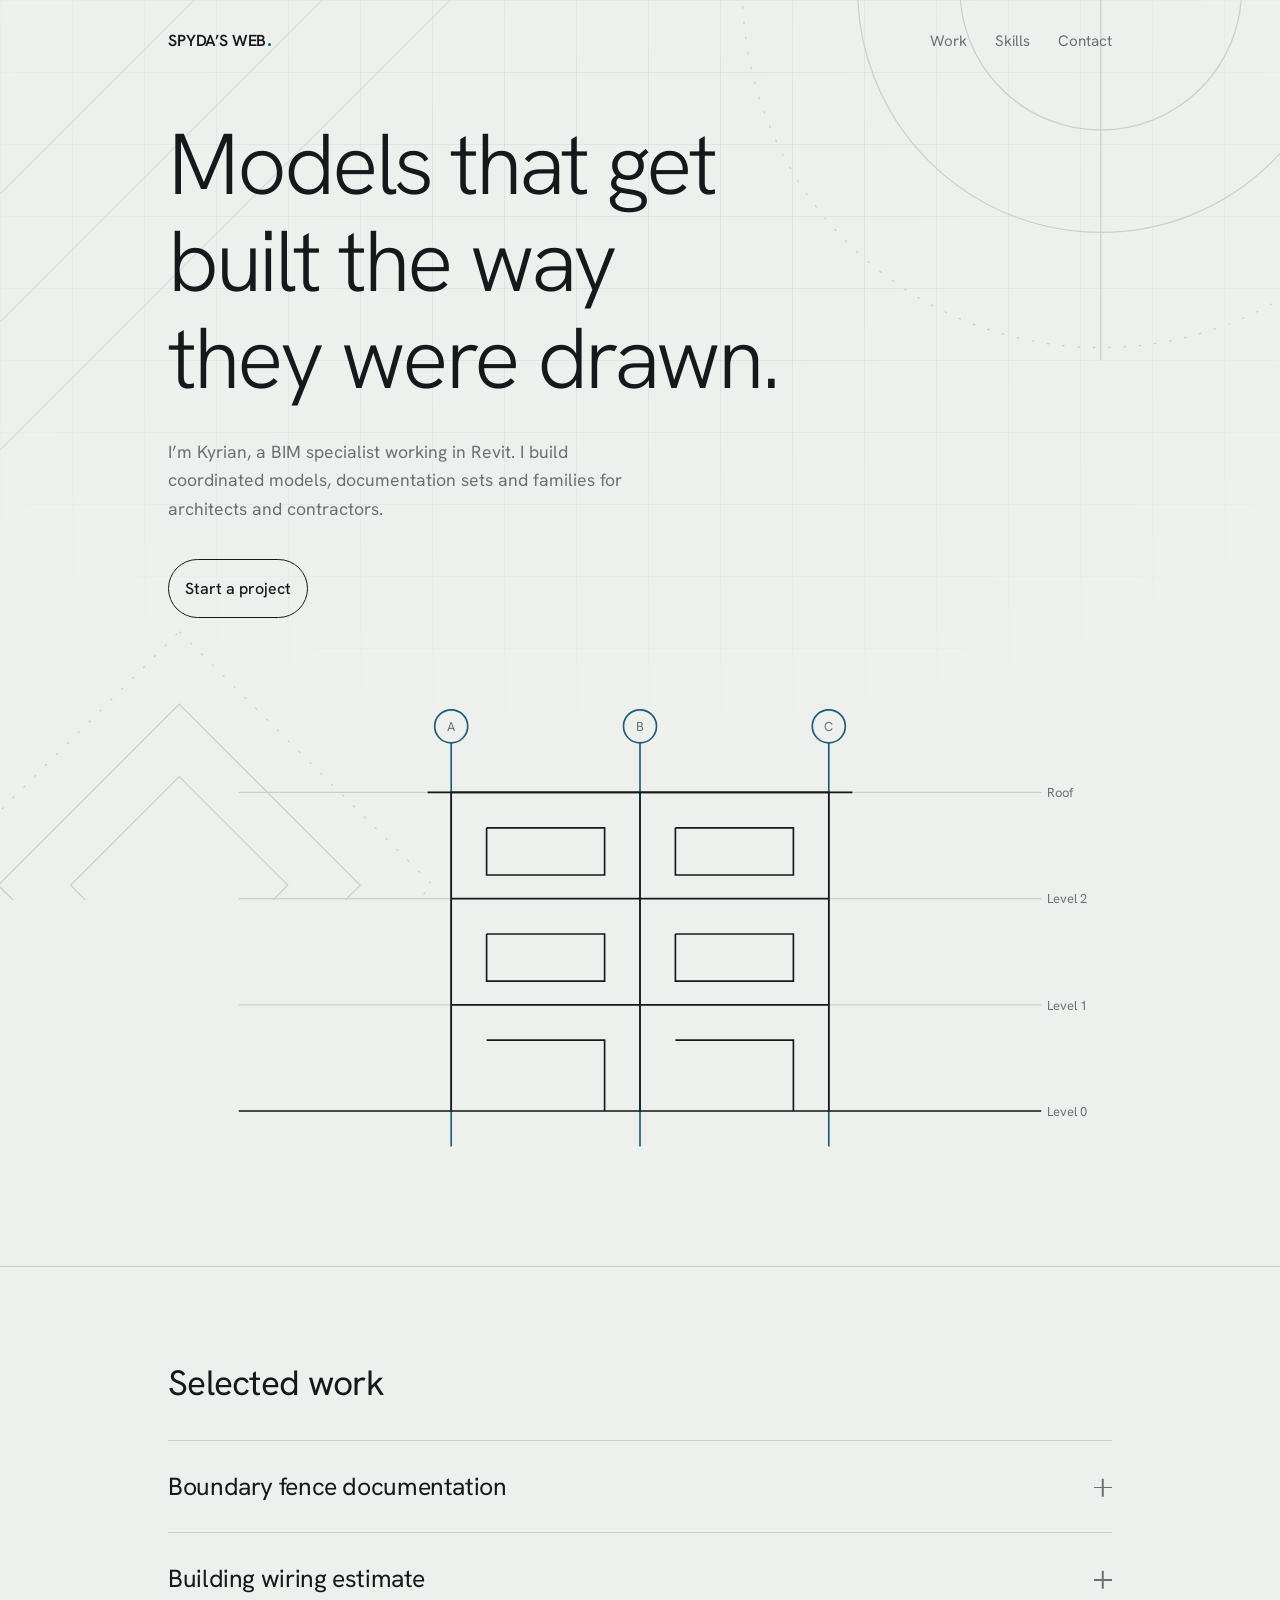
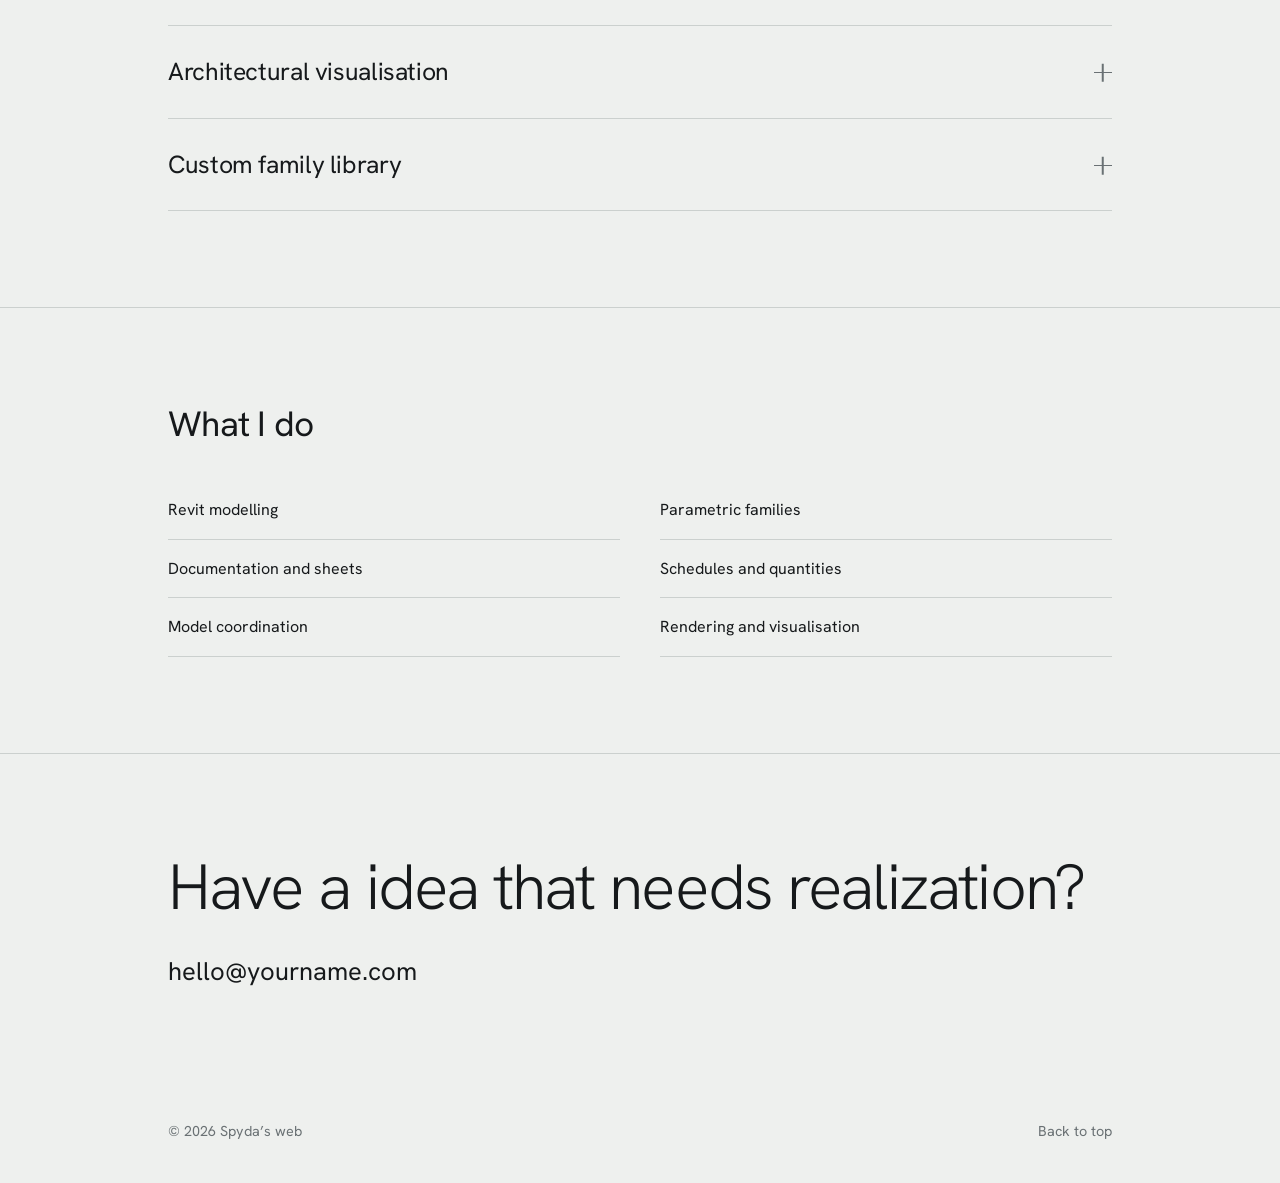
==== index.html @ 40b7857f "Initial commit" ====
<!DOCTYPE html>
<html lang="en">
<head>
<meta charset="utf-8">
<meta name="viewport" content="width=device-width, initial-scale=1, viewport-fit=cover">
<title>Spyda’s web · BIM specialist, Revit</title>
<script>if(!matchMedia('(prefers-reduced-motion:reduce)').matches){document.documentElement.classList.add('hold','hold-logo')}</script>
<link rel="preconnect" href="https://fonts.googleapis.com">
<link rel="preconnect" href="https://fonts.gstatic.com" crossorigin>
<!-- Css files -->
<link rel="stylesheet" href="style.css">
<link href="https://fonts.googleapis.com/css2?family=Hanken+Grotesk:wght@300;400;500;600&display=swap" rel="stylesheet">
<style>

</style>
</head>
<body>
<div class="veil" id="veil"></div>
<div class="mark" id="mark" aria-hidden="true"><span class="mark-t">SPYDA’S WEB<i class="dot"></i></span></div>
<div class="bg" aria-hidden="true"></div>
<svg class="geo" viewBox="0 0 1000 1000" preserveAspectRatio="xMidYMid slice" fill="none" stroke="currentColor" aria-hidden="true">
  <path d="M0 300L300 0M0 400L400 0M0 500L500 0" opacity=".6"/>
  <g class="spin">
    <circle cx="860" cy="140" r="110"/><circle cx="860" cy="140" r="190"/><circle cx="860" cy="140" r="280" stroke-dasharray="2 10"/>
    <path d="M860 -150V430M570 140H1150"/>
  </g>
  <g class="spin r">
    <rect x="40" y="740" width="200" height="200" transform="rotate(45 140 840)"/>
    <rect x="80" y="780" width="120" height="120" transform="rotate(45 140 840)"/>
    <rect x="0" y="700" width="280" height="280" stroke-dasharray="2 10" transform="rotate(45 140 840)"/>
  </g>
</svg>

<header id="site-header">
  <div class="wrap">
    <a class="logo" id="logo" href="#top">SPYDA’S WEB<i class="dot"></i></a>
    <nav aria-label="Main">
      <a class="ul" href="#work">Work</a>
      <a class="ul" href="#skills">Skills</a>
      <a class="ul" href="#contact">Contact</a>
    </nav>
  </div>
</header>

<main id="top">
  <div class="wrap">
    <div class="hero">
      <h1 aria-label="Models that get built the way they were drawn.">
        <span aria-hidden="true"><i style="--i:0">Models that get</i></span>
        <span aria-hidden="true"><i style="--i:1">built the way</i></span>
        <span aria-hidden="true"><i style="--i:2">they were drawn.</i></span>
      </h1>
      <p class="intro">I’m Kyrian, a BIM specialist working in Revit. I build coordinated models, documentation sets and families for architects and contractors.</p>
      <a class="cta" href="#contact">Start a project</a>

      <div class="plan" aria-hidden="true">
        <svg viewBox="0 0 800 400" fill="none">
          <!-- levels -->
          <path class="d g" pathLength="1" style="--d:.1s" d="M60 350H740"/>
          <path class="d g" pathLength="1" style="--d:.2s" d="M60 260H740"/>
          <path class="d g" pathLength="1" style="--d:.3s" d="M60 170H740"/>
          <path class="d g" pathLength="1" style="--d:.4s" d="M60 80H740"/>
          <!-- grids -->
          <path class="d a" pathLength="1" style="--d:.5s" d="M240 38V380"/>
          <path class="d a" pathLength="1" style="--d:.6s" d="M400 38V380"/>
          <path class="d a" pathLength="1" style="--d:.7s" d="M560 38V380"/>
          <circle class="d a" pathLength="1" style="--d:.9s" cx="240" cy="24" r="14"/>
          <circle class="d a" pathLength="1" style="--d:1s" cx="400" cy="24" r="14"/>
          <circle class="d a" pathLength="1" style="--d:1.1s" cx="560" cy="24" r="14"/>
          <!-- building -->
          <path class="d" pathLength="1" style="--d:.8s" d="M240 350V80H560V350"/>
          <path class="d" pathLength="1" style="--d:1.2s" d="M220 80H580"/>
          <path class="d" pathLength="1" style="--d:1.3s" d="M240 260H560M240 170H560M400 80V350"/>
          <!-- openings -->
          <path class="d" pathLength="1" style="--d:1.5s" d="M270 110h100v40H270zM430 110h100v40H430z"/>
          <path class="d" pathLength="1" style="--d:1.6s" d="M270 200h100v40H270zM430 200h100v40H430z"/>
          <path class="d" pathLength="1" style="--d:1.7s" d="M270 290h100v60M430 290h100v60"/>
          <path class="d" pathLength="1" style="--d:1.9s" d="M60 350H740"/>
          <g text-anchor="middle">
            <text x="240" y="28">A</text><text x="400" y="28">B</text><text x="560" y="28">C</text>
          </g>
          <text x="745" y="354">Level 0</text>
          <text x="745" y="264">Level 1</text>
          <text x="745" y="174">Level 2</text>
          <text x="745" y="84">Roof</text>
        </svg>
      </div>
    </div>
  </div>

  <section id="work">
    <div class="wrap">
      <div class="head"><h2>Selected work</h2><span></span></div>
      <ul class="work">
        <li>
          <button aria-expanded="false" aria-controls="p1" id="b1">Boundary fence documentation<span class="plus"></span></button>
          <div class="panel" id="p1" role="region" aria-labelledby="b1"><div>
            <p>Parametric fence and gate families driving plans, elevations and quantity schedules for a full property perimeter.</p>
            <small>Revit, families, sheets</small>
          </div></div>
        </li>
        <li>
          <button aria-expanded="false" aria-controls="p2" id="b2">Building wiring estimate<span class="plus"></span></button>
          <div class="panel" id="p2" role="region" aria-labelledby="b2"><div>
            <p>Electrical fixtures and circuits modelled in Revit, with schedules that feed straight into material take-offs and costing.</p>
            <small>Revit MEP, schedules</small>
          </div></div>
        </li>
        <li>
          <button aria-expanded="false" aria-controls="p3" id="b3">Architectural visualisation<span class="plus"></span></button>
          <div class="panel" id="p3" role="region" aria-labelledby="b3"><div>
            <p>Revit models taken into rendering with consistent materials and lighting, so clients see the design as it will be built.</p>
            <small>Revit, 3D rendering</small>
          </div></div>
        </li>
        <li>
          <button aria-expanded="false" aria-controls="p4" id="b4">Custom family library<span class="plus"></span></button>
          <div class="panel" id="p4" role="region" aria-labelledby="b4"><div>
            <p>Lightweight, reusable families with clean parameters and type catalogs, built to keep project files fast.</p>
            <small>Revit families, standards</small>
          </div></div>
        </li>
      </ul>
    </div>
  </section>

  <section id="skills">
    <div class="wrap">
      <div class="head"><h2>What I do</h2><span></span></div>
      <ul class="skills">
        <li>Revit modelling</li>
        <li>Parametric families</li>
        <li>Documentation and sheets</li>
        <li>Schedules and quantities</li>
        <li>Model coordination</li>
        <li>Rendering and visualisation</li>
      </ul>
    </div>
  </section>

  <section id="contact" class="contact">
    <div class="wrap">
      <h2>Have a idea that needs realization?</h2>
      <a class="mail ul" href="mailto:hello@yourname.com">hello@yourname.com</a>
    </div>
  </section>
</main>

<footer>
  <div class="wrap"><span>© 2026 Spyda’s web</span><a class="ul" href="#top">Back to top</a></div>
</footer>

<script>
document.querySelectorAll('.work button').forEach(function(btn){
  btn.addEventListener('click', function(){
    var li = btn.parentElement;
    var open = li.classList.toggle('open');
    btn.setAttribute('aria-expanded', open);
    if(open){
      document.querySelectorAll('.work li.open').forEach(function(o){
        if(o!==li){ o.classList.remove('open'); o.querySelector('button').setAttribute('aria-expanded','false'); }
      });
    }
  });
});

(function(){
  var root=document.documentElement;
  if(!root.classList.contains('hold')) return;
  var veil=document.getElementById('veil'), wrap=document.getElementById('mark'), mark=wrap.firstElementChild, logo=document.getElementById('logo'), done=false;
  function finish(){ if(done) return; done=true; root.classList.remove('hold','hold-logo'); veil.remove(); wrap.remove(); }
  setTimeout(finish,5000);
  var fonts=document.fonts&&document.fonts.ready?document.fonts.ready:Promise.resolve();
  Promise.race([fonts,new Promise(function(r){setTimeout(r,1200)})]).then(function(){
    var ease='cubic-bezier(.76,0,.2,1)';
    var appear=mark.animate([{opacity:0,transform:'scale(.9)'},{opacity:1,transform:'scale(1)'}],{duration:800,easing:'cubic-bezier(.22,.8,.24,1)',fill:'forwards'});
    appear.finished.then(function(){return new Promise(function(r){setTimeout(r,350)})}).then(function(){
      var m=mark.getBoundingClientRect(), l=logo.getBoundingClientRect();
      var s=l.width/m.width;
      var dx=(l.left+l.width/2)-(m.left+m.width/2), dy=(l.top+l.height/2)-(m.top+m.height/2);
      var o={duration:950,easing:ease,fill:'forwards'};
      var fly=mark.animate([{transform:'translate(0,0) scale(1)',color:'#E7EBEA'},{transform:'translate('+dx+'px,'+dy+'px) scale('+s+')',color:getComputedStyle(logo).color}],o);
      mark.querySelector('.dot').animate([{backgroundColor:'#6FB6CF'},{backgroundColor:getComputedStyle(logo.querySelector('.dot')).backgroundColor}],o);
      veil.animate([{clipPath:'inset(0 0 0 0)'},{clipPath:'inset(0 0 100% 0)'}],{duration:800,delay:150,easing:ease,fill:'forwards'});
      setTimeout(function(){root.classList.remove('hold')},450);
      return fly.finished;
    }).then(finish).catch(finish);
  }).catch(finish);
})();

const header = document.getElementById('site-header');

const onScroll = () => {
  header.classList.toggle('scrolled', window.scrollY > 20);
};

window.addEventListener('scroll', onScroll, { passive: true });
onScroll(); // run once in case the page loads already scrolled

</script>
</body>
</html>
---- style.css ----
:root{
  --bg:#EEF0EE; 
  --ink:#16191B; 
  --muted:#6A7174; 
  --line:#CBD0CE; 
  --accent:#1D5C73; 
  --grid:rgba(22,25,27,.055);
    --transitions: all 400ms ease;
  --ease:cubic-bezier(.22,.8,.24,1);
  box-sizing:border-box;
  padding-top:env(safe-area-inset-top,0px);
  padding-bottom:env(safe-area-inset-bottom,0px);
}
@media (prefers-color-scheme:dark){
  :root:not([data-theme="light"]){
    --bg:#121517;
    --ink:#E7EBEA;
    --muted:#8B9496;
    --line:#2B3235;
    --accent:#6FB6CF;
    --grid:rgba(231,235,234,.05)}
}
::-webkit-scrollbar {
  display: none;
}

/* Solidify navbar on scroll */
header.window-scroll{
    background: white;
    padding: 1rem;
    border-radius: 1rem;
    transition: var(--transitions);
    nav{
        color: var(--ink);
    }
}

:root[data-theme="dark"]{--bg:#121517;--ink:#E7EBEA;--muted:#8B9496;--line:#2B3235;--accent:#6FB6CF;--grid:rgba(231,235,234,.05)}
*,*::before,*::after{box-sizing:inherit}
html{scroll-behavior:smooth;scroll-padding-top:env(safe-area-inset-top,0px)}
body{margin:0;background:var(--bg);color:var(--ink);font-family:"Hanken Grotesk",system-ui,-apple-system,"Segoe UI",sans-serif;font-weight:400;line-height:1.6;-webkit-font-smoothing:antialiased}
a{color:inherit;text-decoration:none}
:focus-visible{outline:2px solid var(--accent);outline-offset:4px;border-radius:2px}
header{
  position:fixed;
  top:0;
  left:0;
  right:0;
  z-index:11;
  background:transparent;
  transition:background-color .3s ease, box-shadow .3s ease;
}

header.scrolled{
  background:var(--muted);          /* solid colour */
  box-shadow:0 1px 0 rgba(0,0,0,.08);  /* optional subtle edge */
  .wrap, nav{
    color: var(--line);
  }
}

/* inner content stays centered; no longer needs to be fixed */
.wrap{
  box-sizing:border-box;
  max-width:1040px;
  margin:0 auto;
  padding:0 clamp(20px,5vw,48px);
}

header .wrap{
  display:flex;
  justify-content:space-between;
  align-items:center;
  padding-top:28px;
  padding-bottom:28px;
  transition:padding .3s ease;
}

header.scrolled .wrap{
  padding-top:16px;                    /* optional: shrink the header on scroll */
  padding-bottom:16px;
  border-radius: 0.5rem;
}

.logo{font-weight:600;letter-spacing:-.01em;display:inline-flex;align-items:baseline}

.dot{display:inline-block;width:.2em;height:.2em;border-radius:50%;background:var(--accent);margin-left:.1em}

/* intro */
.veil{position:fixed;inset:0;z-index:90;background:#121517}
.mark{position:fixed;inset:0;z-index:91;display:grid;place-items:center;pointer-events:none;color:#E7EBEA}
.mark-t{opacity:0;display:inline-flex;align-items:baseline;font-weight:600;letter-spacing:-.01em;font-size:clamp(2.2rem,9vw,5rem);line-height:1.6;will-change:transform}
.mark .dot{background:#6FB6CF}
html.hold *{animation-play-state:paused!important}
html.hold-logo{overflow:hidden}
html.hold-logo .logo{visibility:hidden}

/* ambience */
.bg{position:fixed;inset:0;z-index:-1;pointer-events:none;background-image:linear-gradient(var(--grid) 1px,transparent 1px),linear-gradient(90deg,var(--grid) 1px,transparent 1px);background-size:72px 72px;-webkit-mask-image:radial-gradient(ellipse 80% 70% at 50% 25%,#000 25%,transparent 85%);mask-image:radial-gradient(ellipse 80% 70% at 50% 25%,#000 25%,transparent 85%)}
.geo{position:fixed;inset:0;width:100%;height:100%;z-index:-1;pointer-events:none;color:var(--line)}
.spin{transform-box:fill-box;transform-origin:center;animation:spin 140s linear infinite}
.spin.r{animation-duration:200s;animation-direction:reverse}
@keyframes spin{to{transform:rotate(360deg)}}
nav{display:flex;gap:28px;font-size:.95rem;color:var(--muted)}
.ul{position:relative;transition:color .3s}
.ul::after{content:"";position:absolute;left:0;right:0;bottom:-3px;height:1px;background:currentColor;transform:scaleX(0);transform-origin:left;transition:transform .45s var(--ease)}
.ul:hover,.ul:focus-visible{color:var(--ink)}
.ul:hover::after,.ul:focus-visible::after{transform:scaleX(1)}

/* hero */
.hero{padding:clamp(48px,25vw,120px) 0 clamp(40px,8vw,96px)}
h1{font-weight:300;font-size:clamp(2.3rem,7.2vw,5.4rem);line-height:1.04;letter-spacing:-.035em;margin:0 0 28px;max-width:15ch}
h1 span{display:block;overflow:hidden;padding-bottom:.08em}
h1 span i{display:block;font-style:normal;transform:translateY(105%);animation:rise 1s var(--ease) forwards;animation-delay:calc(var(--i)*.12s + .1s)}
@keyframes rise{to{transform:none}}
.intro{max-width:46ch;color:var(--muted);font-size:1.1rem;margin:0 0 36px;opacity:0;animation:fade .9s ease forwards .7s}
@keyframes fade{to{opacity:1}}
.cta{display:inline-flex;align-items:center;gap:12px;font-weight:500;padding:10px 22px;border:1px solid var(--ink);border-radius:999px;transition:background .4s var(--ease),color .4s var(--ease);opacity:0;animation:fade .9s ease forwards .9s}
.cta:hover,.cta:focus-visible{background:var(--ink);color:var(--bg)}

.plan{margin-top:clamp(40px,7vw,80px);color:var(--ink)}
.plan svg{display:block;width:100%;height:auto;overflow:visible}
.plan .d{fill:none;stroke:currentColor;stroke-width:1.4;stroke-dasharray:1;stroke-dashoffset:1;animation:draw 1.8s var(--ease) forwards;animation-delay:var(--d,0s)}
.plan .g{stroke:var(--line);stroke-width:1}
.plan .a{stroke:var(--accent)}
.plan text{font-family:inherit;font-size:11px;fill:var(--muted);opacity:0;animation:fade .8s ease forwards 2.2s}
.plan .b{fill:var(--bg)}
@keyframes draw{to{stroke-dashoffset:0}}

/* sections */
section{padding:clamp(48px,8vw,96px) 0;border-top:1px solid var(--line)}
.head{
    transform:translateY(105%);animation:rise 1s var(--ease) forwards;animation-delay:calc(var(--i)*.12s + .1s);
    display:grid;grid-template-columns:1fr;gap:12px;margin-bottom:36px}
h2{font-weight:400;font-size:clamp(1.6rem,3.4vw,2.2rem);letter-spacing:-.02em;line-height:1.15;margin:0}
@media(min-width:760px){.head{grid-template-columns:240px 1fr}}

.work{list-style:none;margin:0;padding:0;
transform:translateY(105%);animation:rise 1s var(--ease) forwards;animation-delay:calc(var(--i)*.12s + .1s)
}
.work li{border-top:1px solid var(--line)}
.work li:last-child{border-bottom:1px solid var(--line)}
.work button{all:unset;box-sizing:border-box;cursor:pointer;width:100%;display:flex;justify-content:space-between;align-items:center;gap:20px;padding:26px 0;font-size:clamp(1.15rem,2.4vw,1.55rem);letter-spacing:-.015em;transition:padding .5s var(--ease),color .3s}
.work button:focus-visible{outline:2px solid var(--accent);outline-offset:2px}
.work button:hover{padding-left:12px}
.plus{flex:none;width:18px;height:18px;position:relative;color:var(--muted)}
.plus::before,.plus::after{content:"";position:absolute;left:0;right:0;top:50%;height:1.5px;background:currentColor;transition:transform .5s var(--ease)}
.plus::after{transform:rotate(90deg)}
li.open .plus::after{transform:rotate(0)}
li.open .plus{color:var(--accent)}
.panel{display:grid;grid-template-rows:0fr;transition:grid-template-rows .6s var(--ease)}
li.open .panel{grid-template-rows:1fr}
.panel>div{overflow:hidden}
.panel p{margin:0 0 12px;max-width:56ch;color:var(--muted)}
.panel small{display:block;margin-bottom:28px;color:var(--accent);font-weight:500}

.skills{list-style:none;margin:0;padding:0;display:grid;grid-template-columns:1fr;gap:0 40px}
.skills li{padding:16px 0;border-bottom:1px solid var(--line);transition:padding .4s var(--ease)}
.skills li:hover{padding-left:10px}
@media(min-width:620px){
.cta{
    padding: 1rem 1rem;
}
.skills{grid-template-columns:1fr 1fr}}

.contact h2{font-size:clamp(2rem,6vw,4rem);font-weight:300;letter-spacing:-.03em;margin-bottom:28px}
.mail{font-size:clamp(1.1rem,2.6vw,1.6rem)}
footer{padding:32px 0 40px;color:var(--muted);font-size:.9rem}
footer .wrap{display:flex;justify-content:space-between;gap:16px;flex-wrap:wrap}

@media (prefers-reduced-motion:reduce){
  *,*::before,*::after{animation-duration:.01ms!important;animation-delay:0s!important;transition-duration:.01ms!important}
  html{scroll-behavior:auto}
  .spin{animation:none!important}
  .veil,.mark{display:none}
}
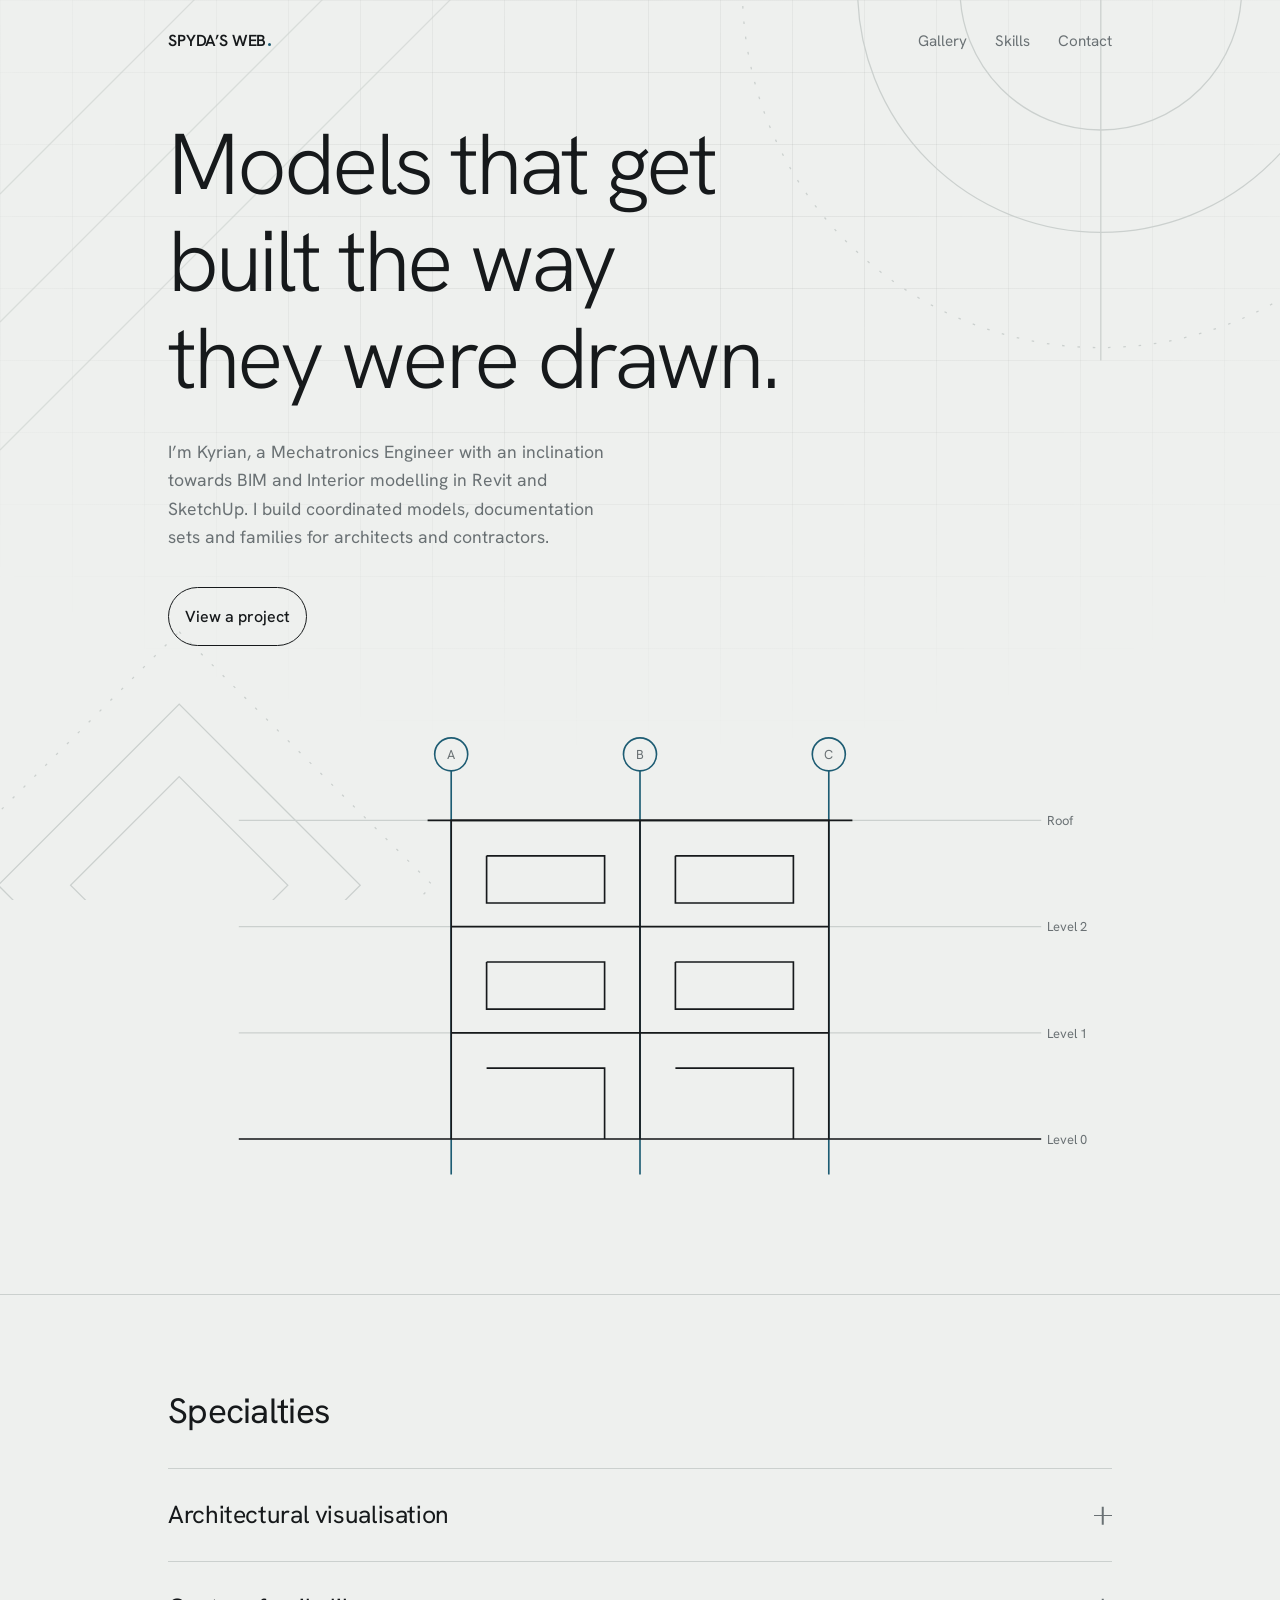
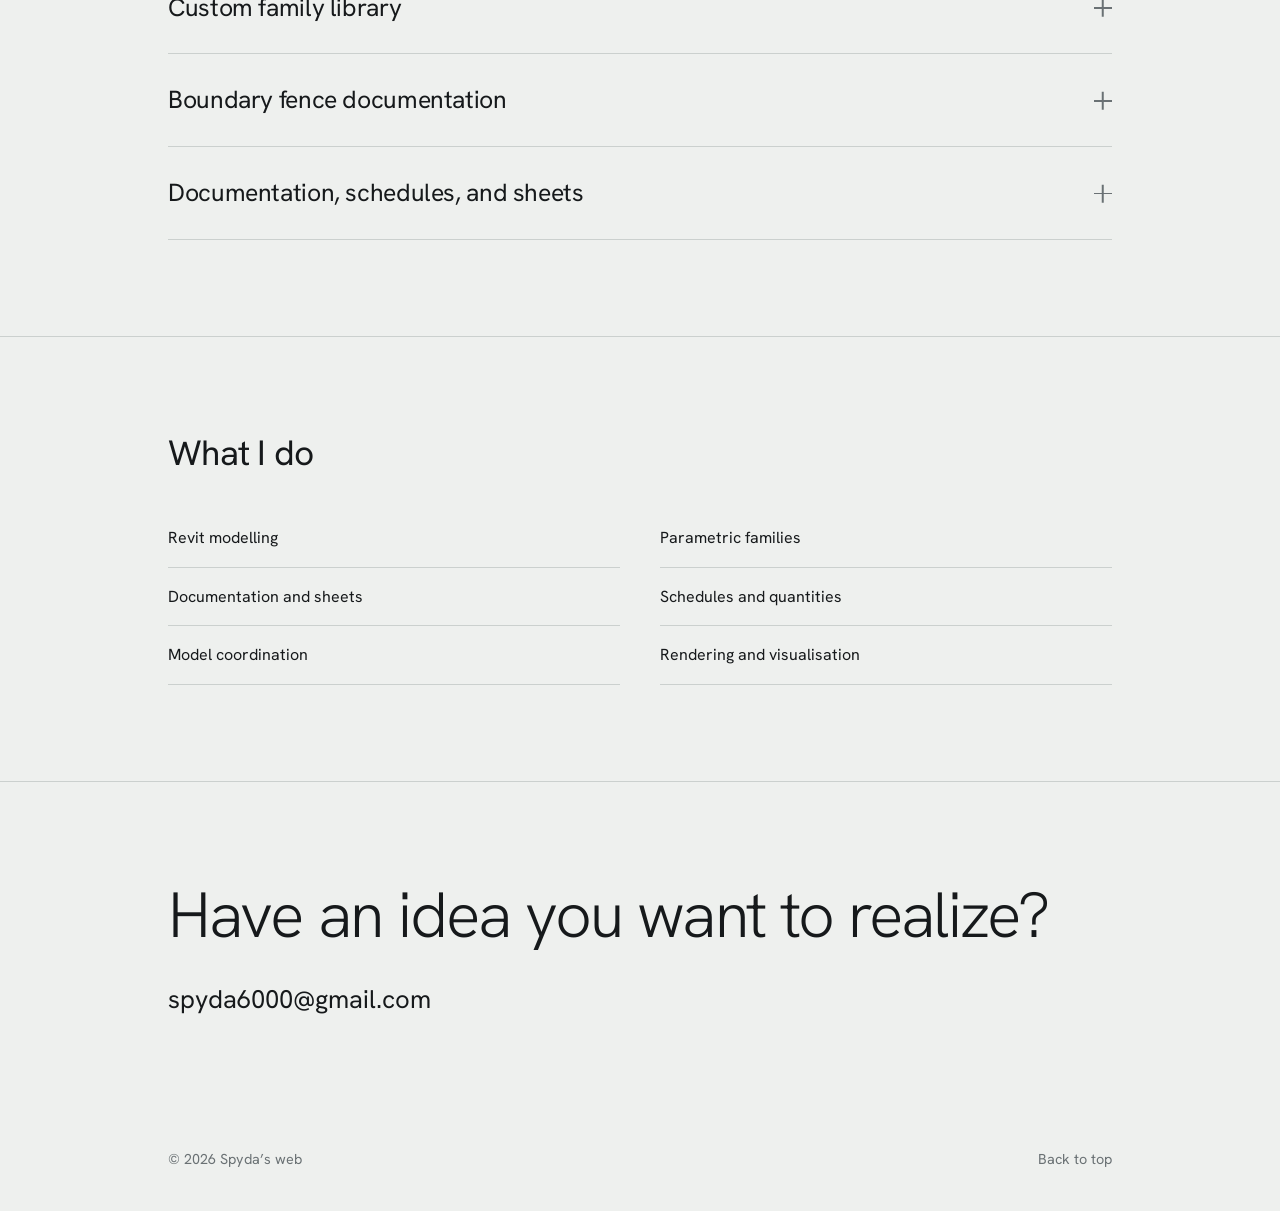
==== commit 38e64f0e: "Changes 001" ====
--- a/index.html
+++ b/index.html
@@ -35,7 +35,7 @@
   <div class="wrap">
     <a class="logo" id="logo" href="#top">SPYDA’S WEB<i class="dot"></i></a>
     <nav aria-label="Main">
-      <a class="ul" href="#work">Work</a>
+      <a class="ul" href="gallery.html">Gallery</a>
       <a class="ul" href="#skills">Skills</a>
       <a class="ul" href="#contact">Contact</a>
     </nav>
@@ -50,8 +50,8 @@
         <span aria-hidden="true"><i style="--i:1">built the way</i></span>
         <span aria-hidden="true"><i style="--i:2">they were drawn.</i></span>
       </h1>
-      <p class="intro">I’m Kyrian, a BIM specialist working in Revit. I build coordinated models, documentation sets and families for architects and contractors.</p>
-      <a class="cta" href="#contact">Start a project</a>
+      <p class="intro">I’m Kyrian, a Mechatronics Engineer with an inclination towards BIM and Interior modelling in Revit and SketchUp. I build coordinated models, documentation sets and families for architects and contractors.</p>
+      <a class="cta" href="gallery.html">View a project</a>
 
       <div class="plan" aria-hidden="true">
         <svg viewBox="0 0 800 400" fill="none">
@@ -90,22 +90,8 @@
 
   <section id="work">
     <div class="wrap">
-      <div class="head"><h2>Selected work</h2><span></span></div>
+      <div class="head"><h2>Specialties</h2><span></span></div>
       <ul class="work">
-        <li>
-          <button aria-expanded="false" aria-controls="p1" id="b1">Boundary fence documentation<span class="plus"></span></button>
-          <div class="panel" id="p1" role="region" aria-labelledby="b1"><div>
-            <p>Parametric fence and gate families driving plans, elevations and quantity schedules for a full property perimeter.</p>
-            <small>Revit, families, sheets</small>
-          </div></div>
-        </li>
-        <li>
-          <button aria-expanded="false" aria-controls="p2" id="b2">Building wiring estimate<span class="plus"></span></button>
-          <div class="panel" id="p2" role="region" aria-labelledby="b2"><div>
-            <p>Electrical fixtures and circuits modelled in Revit, with schedules that feed straight into material take-offs and costing.</p>
-            <small>Revit MEP, schedules</small>
-          </div></div>
-        </li>
         <li>
           <button aria-expanded="false" aria-controls="p3" id="b3">Architectural visualisation<span class="plus"></span></button>
           <div class="panel" id="p3" role="region" aria-labelledby="b3"><div>
@@ -118,6 +104,20 @@
           <div class="panel" id="p4" role="region" aria-labelledby="b4"><div>
             <p>Lightweight, reusable families with clean parameters and type catalogs, built to keep project files fast.</p>
             <small>Revit families, standards</small>
+          </div></div>
+        </li>
+        <li>
+          <button aria-expanded="false" aria-controls="p1" id="b1">Boundary fence documentation<span class="plus"></span></button>
+          <div class="panel" id="p1" role="region" aria-labelledby="b1"><div>
+            <p>Parametric fence and gate families driving plans, elevations and quantity schedules for a full property perimeter.</p>
+            <small>Revit, families, </small>
+          </div></div>
+        </li>
+        <li>
+          <button aria-expanded="false" aria-controls="p2" id="b2">Documentation, schedules, and sheets<span class="plus"></span></button>
+          <div class="panel" id="p2" role="region" aria-labelledby="b2"><div>
+            <p>Properly annotated plans, windows and door schedules, and lovely presentaions to clients taste</p>
+            <small>Presentation, sheets, and schedules</small>
           </div></div>
         </li>
       </ul>
@@ -140,8 +140,8 @@
 
   <section id="contact" class="contact">
     <div class="wrap">
-      <h2>Have a idea that needs realization?</h2>
-      <a class="mail ul" href="mailto:hello@yourname.com">hello@yourname.com</a>
+      <h2>Have an idea you want to realize?</h2>
+      <a class="mail ul" href="mailto:spyda6000@gmail.com">spyda6000@gmail.com</a>
     </div>
   </section>
 </main>
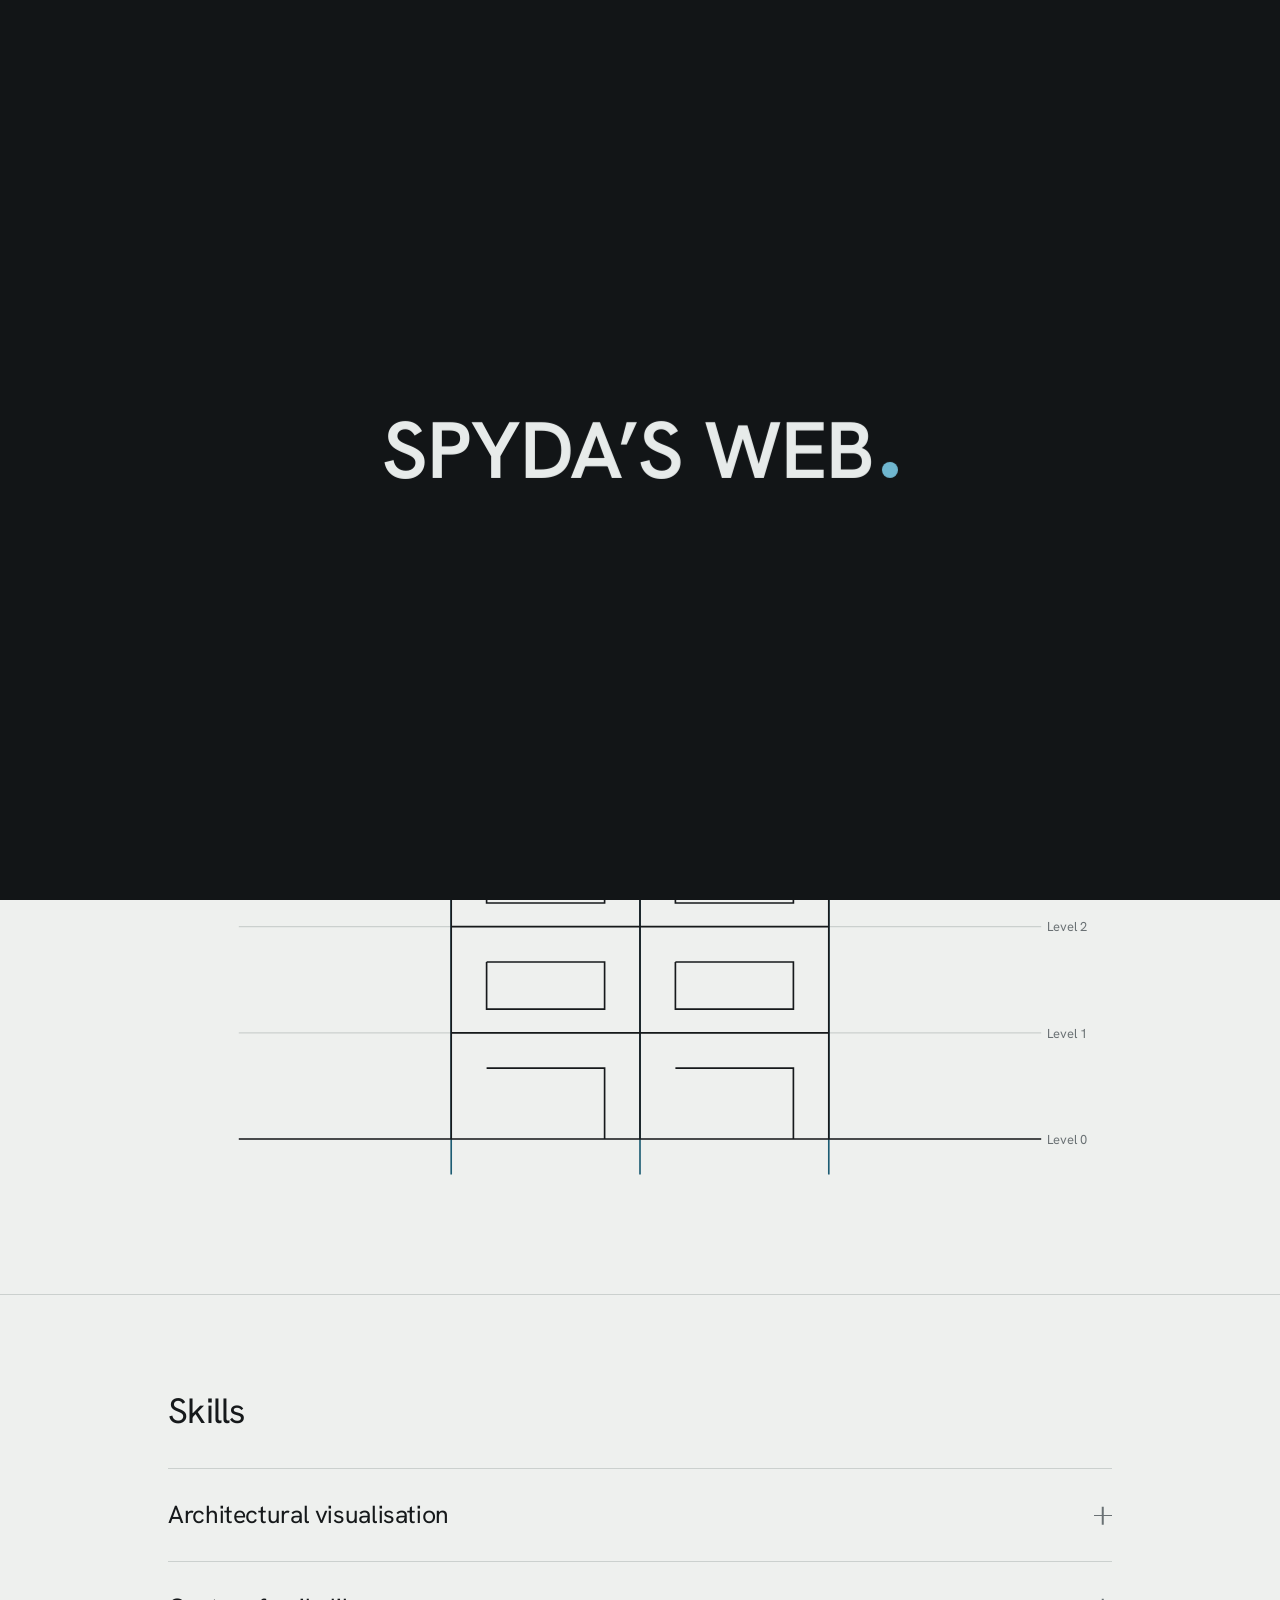
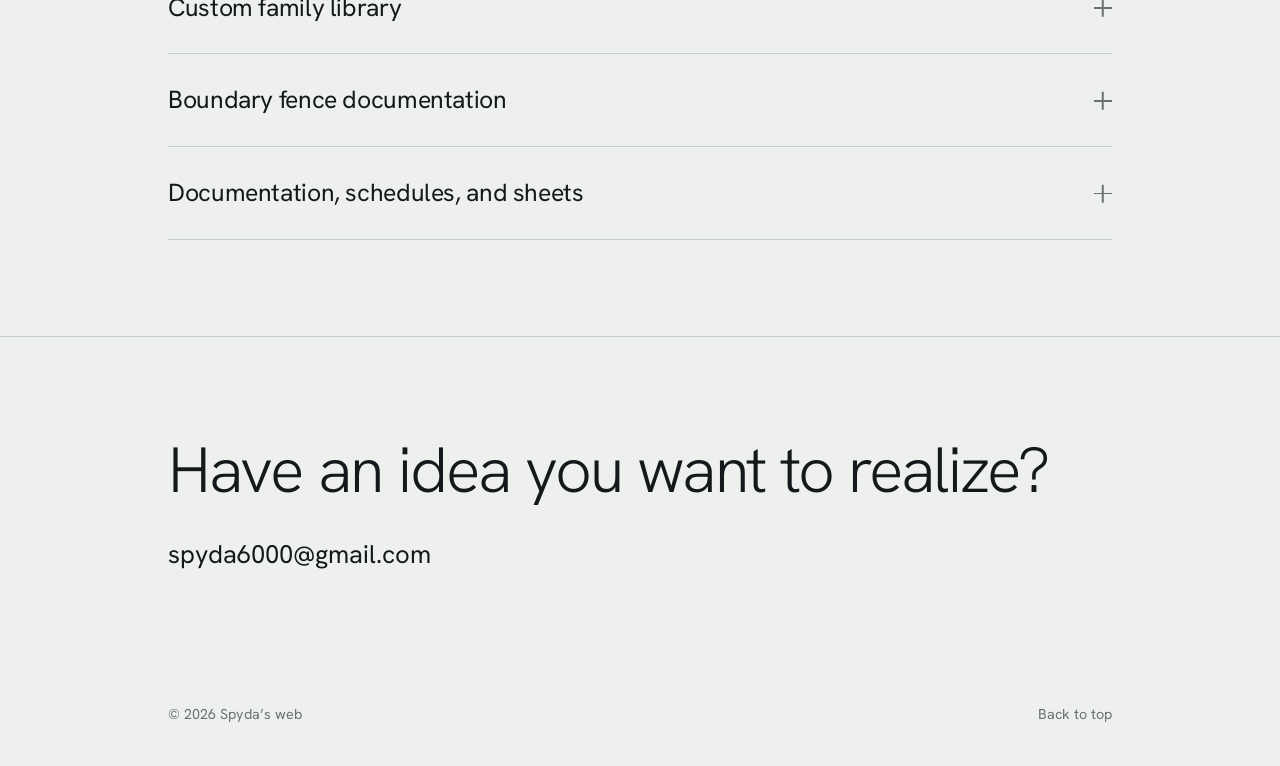
==== commit 94569257: "Changes 002" ====
--- a/index.html
+++ b/index.html
@@ -15,6 +15,10 @@
 </style>
 </head>
 <body>
+
+   <!-- <div id="curtain"></div> -->
+
+
 <div class="veil" id="veil"></div>
 <div class="mark" id="mark" aria-hidden="true"><span class="mark-t">SPYDA’S WEB<i class="dot"></i></span></div>
 <div class="bg" aria-hidden="true"></div>
@@ -50,7 +54,7 @@
         <span aria-hidden="true"><i style="--i:1">built the way</i></span>
         <span aria-hidden="true"><i style="--i:2">they were drawn.</i></span>
       </h1>
-      <p class="intro">I’m Kyrian, a Mechatronics Engineer with an inclination towards BIM and Interior modelling in Revit and SketchUp. I build coordinated models, documentation sets and families for architects and contractors.</p>
+      <p class="intro">I’m Kyrian, a mechatronics engineer with an inclination toward BIM and interior modeling in Revit and SketchUp. I build coordinated models, documentation sets and families for architects and contractors.</p>
       <a class="cta" href="gallery.html">View a project</a>
 
       <div class="plan" aria-hidden="true">
@@ -90,7 +94,7 @@
 
   <section id="work">
     <div class="wrap">
-      <div class="head"><h2>Specialties</h2><span></span></div>
+      <div class="head"><h2>Skills</h2><span></span></div>
       <ul class="work">
         <li>
           <button aria-expanded="false" aria-controls="p3" id="b3">Architectural visualisation<span class="plus"></span></button>
@@ -124,7 +128,7 @@
     </div>
   </section>
 
-  <section id="skills">
+  <!-- <section id="skills">
     <div class="wrap">
       <div class="head"><h2>What I do</h2><span></span></div>
       <ul class="skills">
@@ -136,7 +140,7 @@
         <li>Rendering and visualisation</li>
       </ul>
     </div>
-  </section>
+  </section> -->
 
   <section id="contact" class="contact">
     <div class="wrap">
@@ -197,6 +201,27 @@
 window.addEventListener('scroll', onScroll, { passive: true });
 onScroll(); // run once in case the page loads already scrolled
 
+
+
+// curtain 
+ /* Swipe UP on load — reveal the page */
+    window.addEventListener('DOMContentLoaded', () => {
+      requestAnimationFrame(() => {
+        document.getElementById('curtain').classList.add('up');
+      });
+    });
+ 
+    /* Call this for every link/button instead of href */
+    function navigateTo(url) {
+      const curtain = document.getElementById('curtain');
+      curtain.classList.remove('up');
+      curtain.classList.add('down');          // swipe DOWN to cover page
+ 
+      setTimeout(() => {
+        window.location.href = url;           // go to new page (swipe UP fires on load there)
+      }, 800);                                // wait for animation to finish
+    }
+
 </script>
 </body>
 </html>
--- a/style.css
+++ b/style.css
@@ -34,6 +34,27 @@
         color: var(--ink);
     }
 }
+
+/* Curtain loader */
+/* ── CURTAIN ── */
+    #curtain {
+      border-bottom-left-radius: 0.5rem;
+      border-bottom-right-radius: 3rem;
+      position: fixed;
+      inset: 0;
+      background: rgb(179, 167, 167);
+      z-index: 9999;
+      pointer-events: none;
+      transform: translateY(0%);
+      transition: transform 0.3s cubic-bezier(0.77, 0, 0.175, 1);
+      /* background-image: url('Images/White/logo.png'); */
+      background-position: center;
+      background-size: 8rem auto;
+      background-repeat: no-repeat;
+      }
+    #curtain.up   { transform: translateY(-100%); }
+    #curtain.down { transform: translateY(0%); }
+
 
 :root[data-theme="dark"]{--bg:#121517;--ink:#E7EBEA;--muted:#8B9496;--line:#2B3235;--accent:#6FB6CF;--grid:rgba(231,235,234,.05)}
 *,*::before,*::after{box-sizing:inherit}
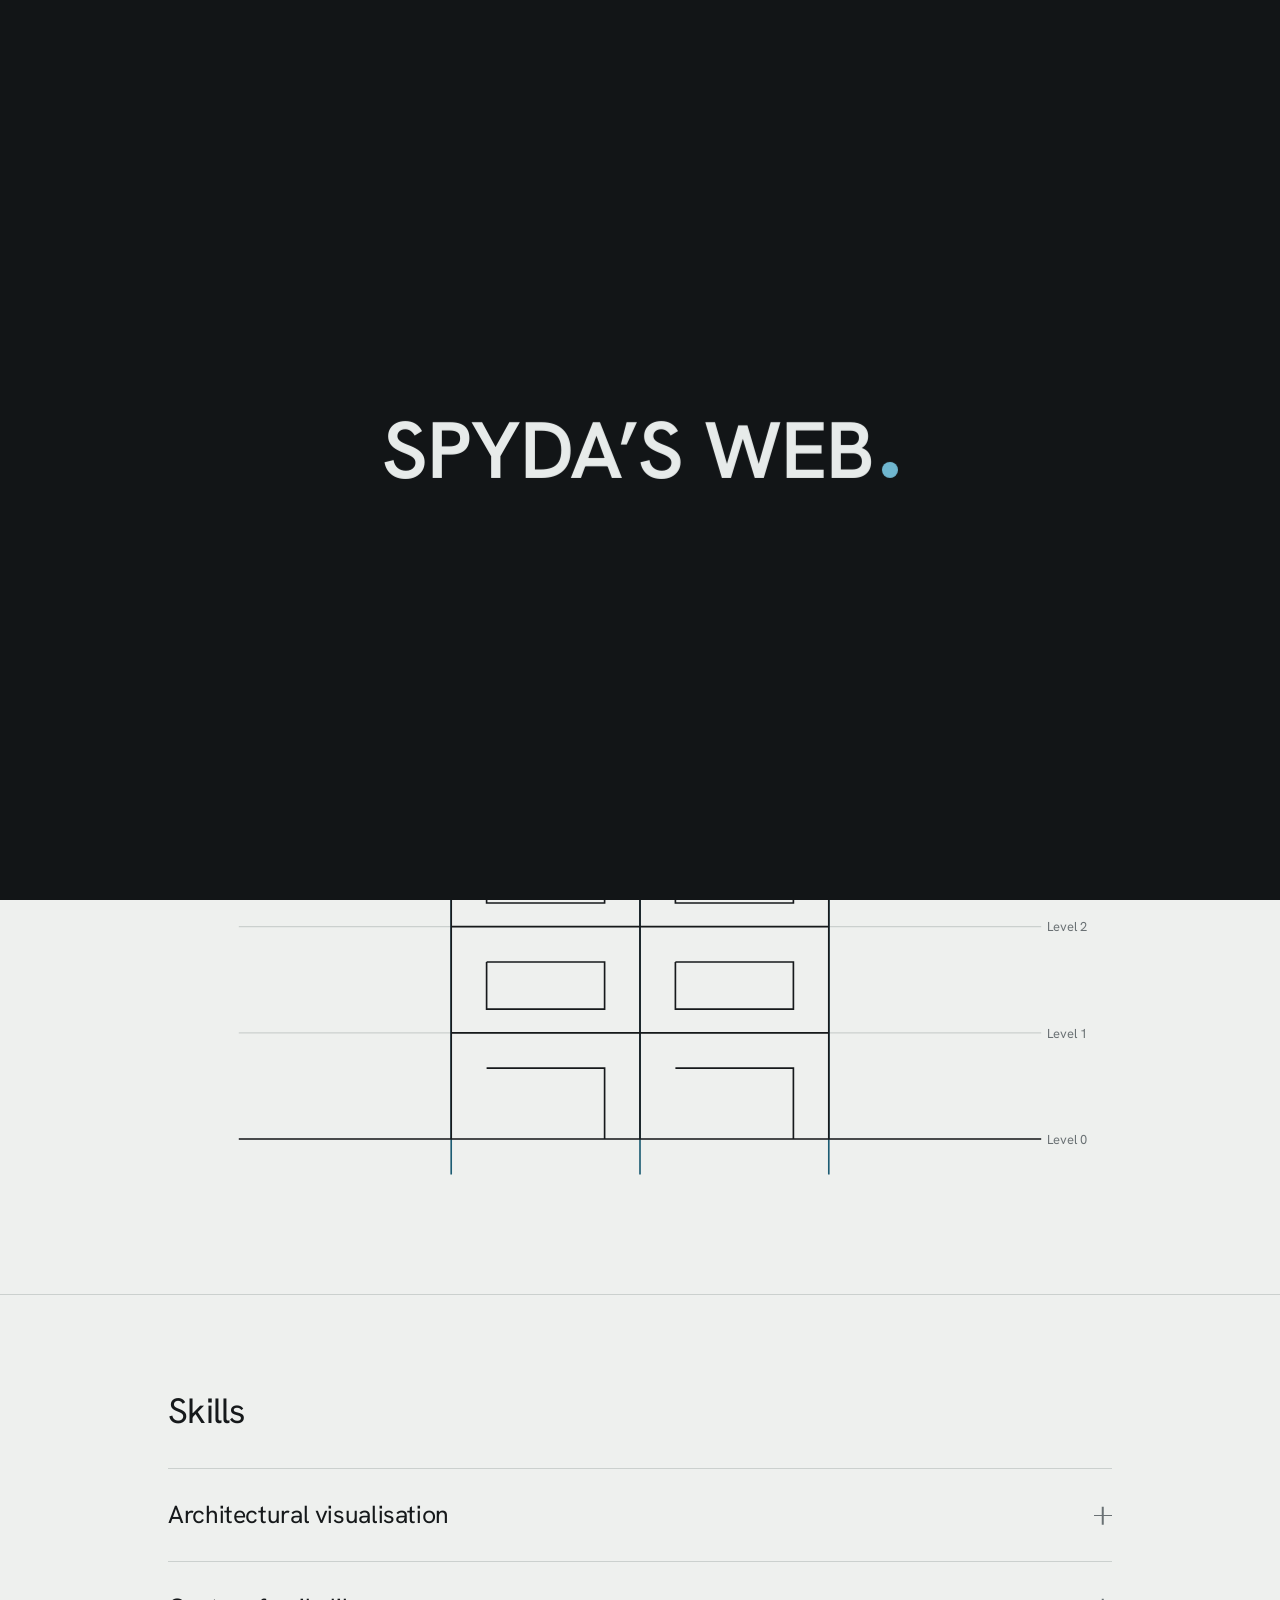
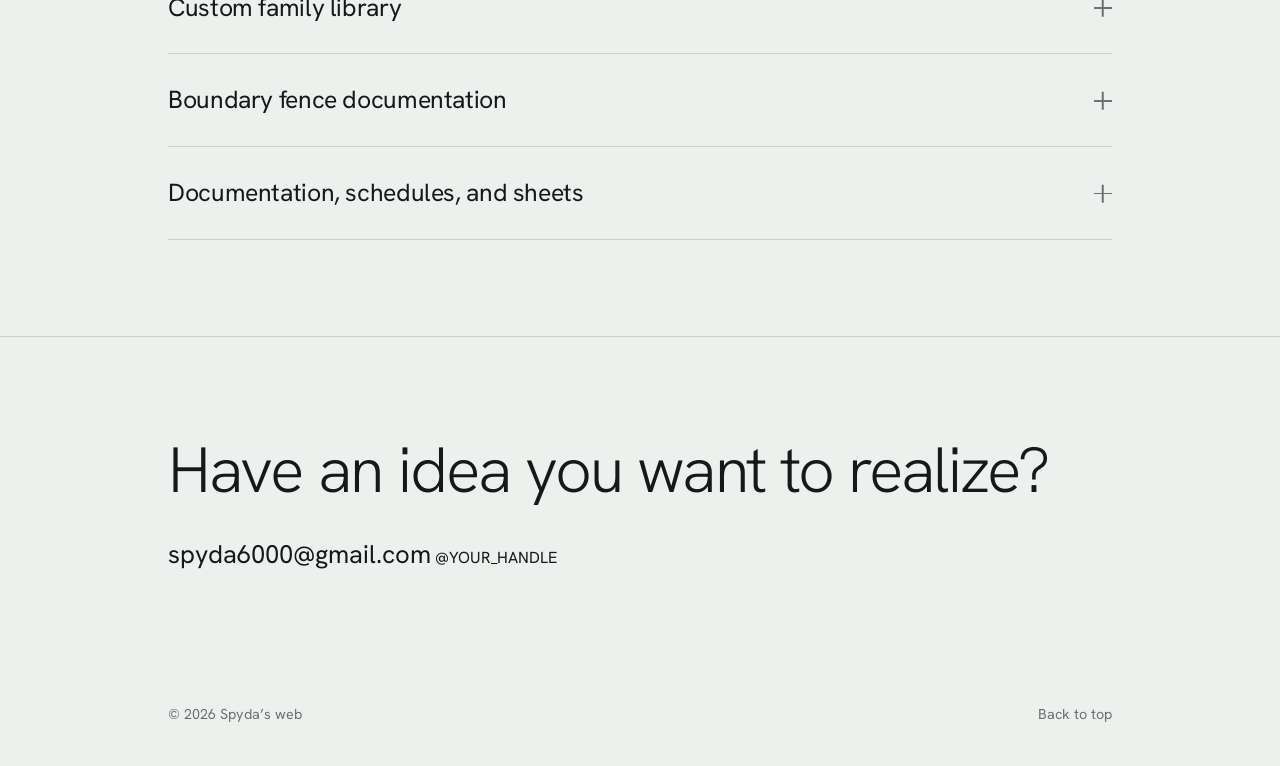
==== commit 66ec3e13: "Changes 005" ====
--- a/index.html
+++ b/index.html
@@ -92,7 +92,7 @@
     </div>
   </div>
 
-  <section id="work">
+  <section id="skills">
     <div class="wrap">
       <div class="head"><h2>Skills</h2><span></span></div>
       <ul class="work">
@@ -146,6 +146,7 @@
     <div class="wrap">
       <h2>Have an idea you want to realize?</h2>
       <a class="mail ul" href="mailto:spyda6000@gmail.com">spyda6000@gmail.com</a>
+      <a class="insta ul" href="https://instagram.com/YOUR_HANDLE" target="_blank" rel="noopener noreferrer">@YOUR_HANDLE</a>
     </div>
   </section>
 </main>
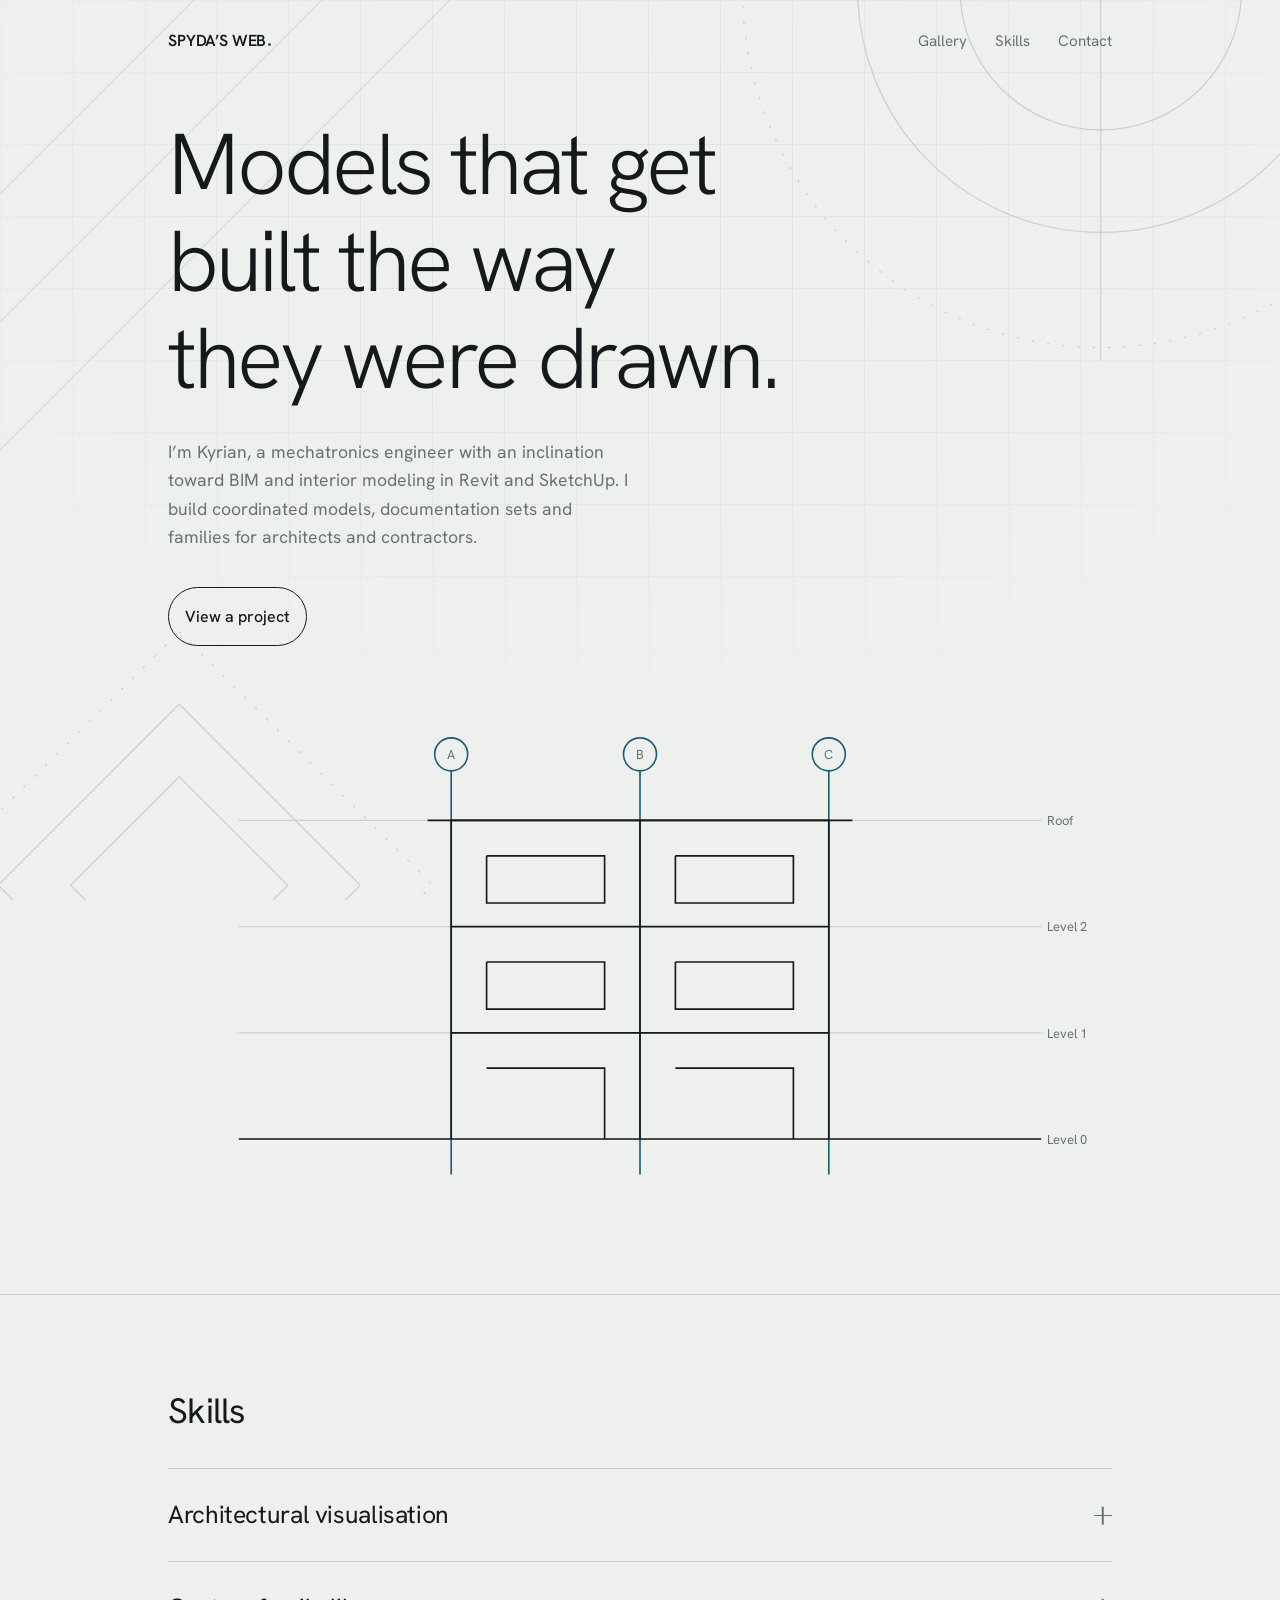
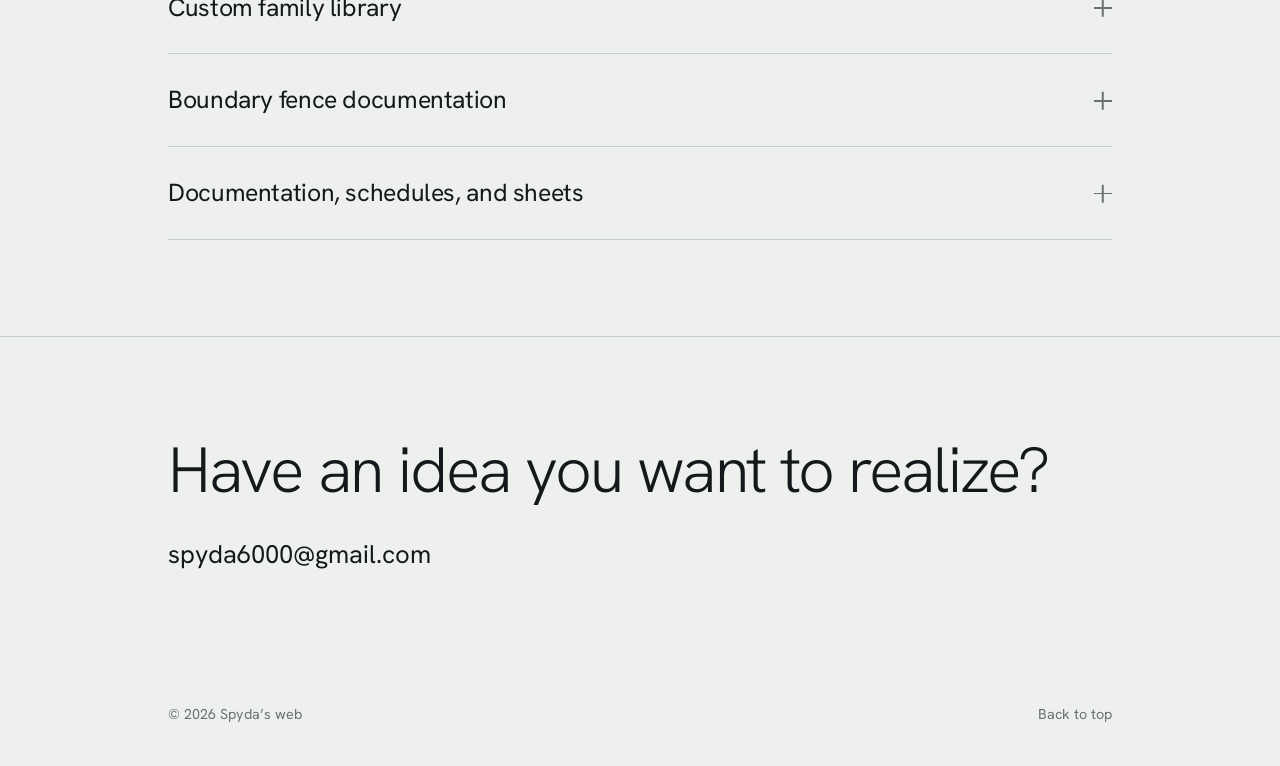
==== commit 39284f7d: "Changes 006" ====
--- a/index.html
+++ b/index.html
@@ -146,7 +146,7 @@
     <div class="wrap">
       <h2>Have an idea you want to realize?</h2>
       <a class="mail ul" href="mailto:spyda6000@gmail.com">spyda6000@gmail.com</a>
-      <a class="insta ul" href="https://instagram.com/YOUR_HANDLE" target="_blank" rel="noopener noreferrer">@YOUR_HANDLE</a>
+      <!-- <a class="insta ul" href="https://instagram.com/YOUR_HANDLE" target="_blank" rel="noopener noreferrer">@YOUR_HANDLE</a> -->
     </div>
   </section>
 </main>
